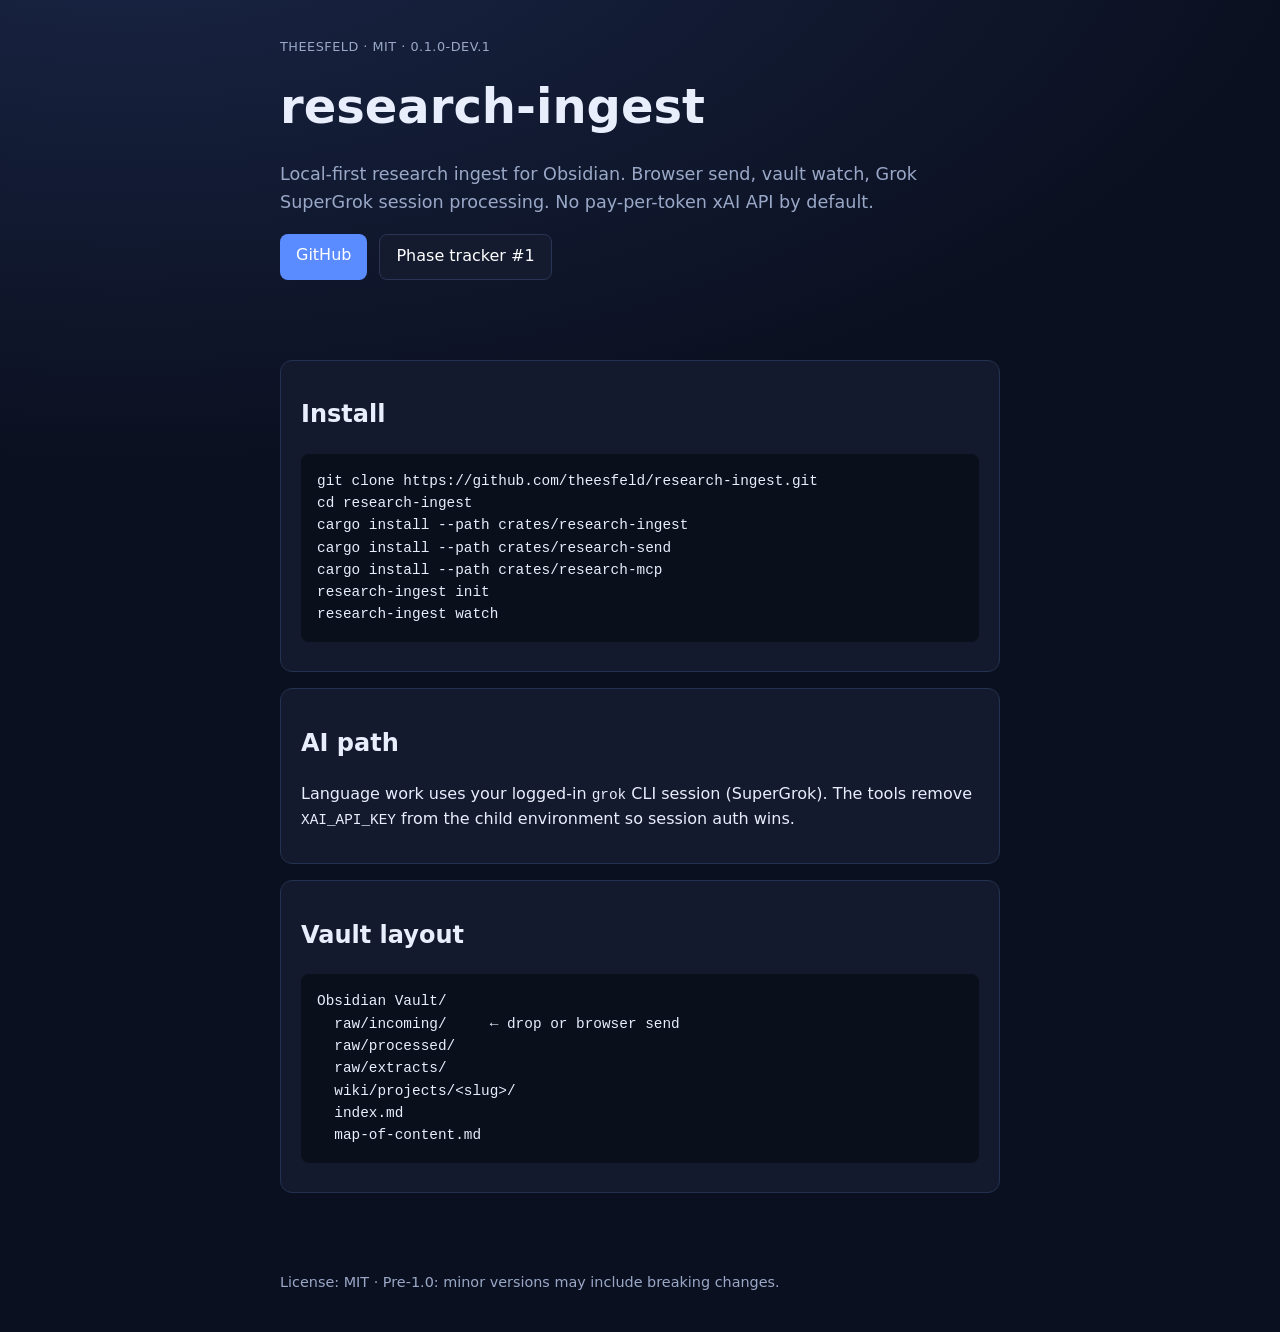
==== site/index.html @ 3be58531 "feat: bootstrap research-ingest workspace (watcher, send, MCP, zotero) Local-first research ingest f" ====
<!DOCTYPE html>
<html lang="en">
  <head>
    <meta charset="utf-8" />
    <meta name="viewport" content="width=device-width, initial-scale=1" />
    <title>research-ingest</title>
    <link rel="stylesheet" href="assets/style.css" />
  </head>
  <body>
    <header class="hero">
      <p class="eyebrow">theesfeld · MIT · 0.1.0-dev.1</p>
      <h1>research-ingest</h1>
      <p class="lede">
        Local-first research ingest for Obsidian. Browser send, vault watch, Grok
        SuperGrok session processing. No pay-per-token xAI API by default.
      </p>
      <p class="cta-row">
        <a class="cta" href="https://github.com/theesfeld/research-ingest">GitHub</a>
        <a class="cta secondary" href="https://github.com/theesfeld/research-ingest/issues/1"
          >Phase tracker #1</a
        >
      </p>
    </header>

    <main>
      <section>
        <h2>Install</h2>
        <pre><code>git clone https://github.com/theesfeld/research-ingest.git
cd research-ingest
cargo install --path crates/research-ingest
cargo install --path crates/research-send
cargo install --path crates/research-mcp
research-ingest init
research-ingest watch</code></pre>
      </section>

      <section>
        <h2>AI path</h2>
        <p>
          Language work uses your logged-in <code>grok</code> CLI session
          (SuperGrok). The tools remove <code>XAI_API_KEY</code> from the child
          environment so session auth wins.
        </p>
      </section>

      <section>
        <h2>Vault layout</h2>
        <pre><code>Obsidian Vault/
  raw/incoming/     ← drop or browser send
  raw/processed/
  raw/extracts/
  wiki/projects/&lt;slug&gt;/
  index.md
  map-of-content.md</code></pre>
      </section>
    </main>

    <footer>
      <p>License: MIT · Pre-1.0: minor versions may include breaking changes.</p>
    </footer>
  </body>
</html>
---- site/assets/style.css ----
:root {
  --bg: #0b1020;
  --fg: #e8eefc;
  --muted: #9aa8c7;
  --accent: #5b8cff;
  --card: #141b2f;
}
* {
  box-sizing: border-box;
}
html {
  scroll-behavior: smooth;
}
body {
  margin: 0;
  font-family: "Segoe UI", system-ui, sans-serif;
  background: radial-gradient(1200px 600px at 10% -10%, #1a2748, var(--bg));
  color: var(--fg);
  line-height: 1.55;
}
.hero,
main,
footer {
  max-width: 48rem;
  margin: 0 auto;
  padding: 1.5rem;
}
.eyebrow {
  color: var(--muted);
  letter-spacing: 0.04em;
  text-transform: uppercase;
  font-size: 0.8rem;
}
h1 {
  font-size: clamp(2rem, 5vw, 3rem);
  margin: 0.2rem 0 0.8rem;
}
.lede {
  color: var(--muted);
  font-size: 1.1rem;
}
.cta-row {
  display: flex;
  gap: 0.75rem;
  flex-wrap: wrap;
}
.cta {
  display: inline-block;
  background: var(--accent);
  color: #fff;
  text-decoration: none;
  padding: 0.6rem 1rem;
  border-radius: 0.5rem;
}
.cta.secondary {
  background: var(--card);
  border: 1px solid #2a3555;
}
section {
  background: color-mix(in srgb, var(--card) 90%, transparent);
  border: 1px solid #24304f;
  border-radius: 0.75rem;
  padding: 1rem 1.25rem;
  margin: 1rem 0;
}
pre {
  overflow-x: auto;
  background: #0a0f1c;
  padding: 1rem;
  border-radius: 0.5rem;
}
code {
  font-family: ui-monospace, SFMono-Regular, Menlo, monospace;
  font-size: 0.9rem;
}
footer {
  color: var(--muted);
  font-size: 0.9rem;
}
@media (prefers-reduced-motion: reduce) {
  html {
    scroll-behavior: auto;
  }
}
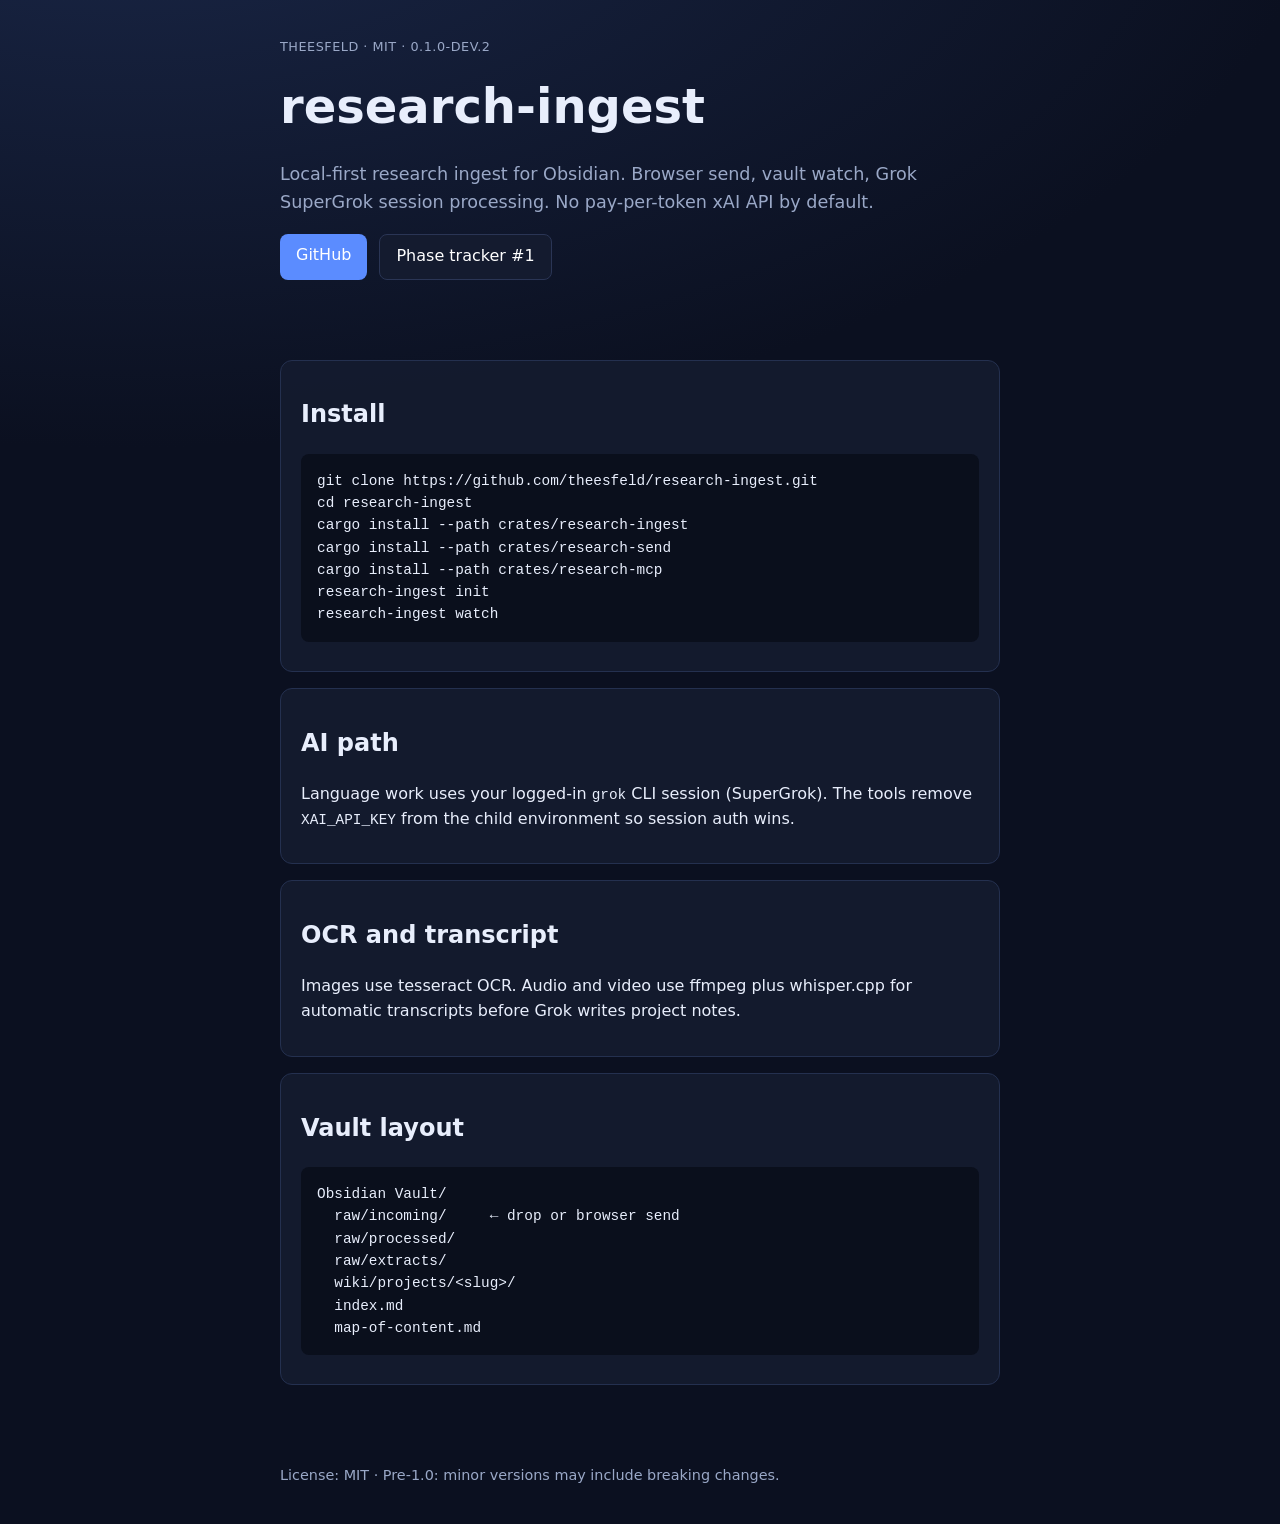
==== commit c520951d: "feat: harden Grok prompts, OCR, and auto transcript Add tools discovery for tesseract/ffmpeg/whisper" ====
--- a/site/index.html
+++ b/site/index.html
@@ -8,7 +8,7 @@
   </head>
   <body>
     <header class="hero">
-      <p class="eyebrow">theesfeld · MIT · 0.1.0-dev.1</p>
+      <p class="eyebrow">theesfeld · MIT · 0.1.0-dev.2</p>
       <h1>research-ingest</h1>
       <p class="lede">
         Local-first research ingest for Obsidian. Browser send, vault watch, Grok
@@ -44,6 +44,14 @@
       </section>
 
       <section>
+        <h2>OCR and transcript</h2>
+        <p>
+          Images use tesseract OCR. Audio and video use ffmpeg plus whisper.cpp
+          for automatic transcripts before Grok writes project notes.
+        </p>
+      </section>
+
+      <section>
         <h2>Vault layout</h2>
         <pre><code>Obsidian Vault/
   raw/incoming/     ← drop or browser send
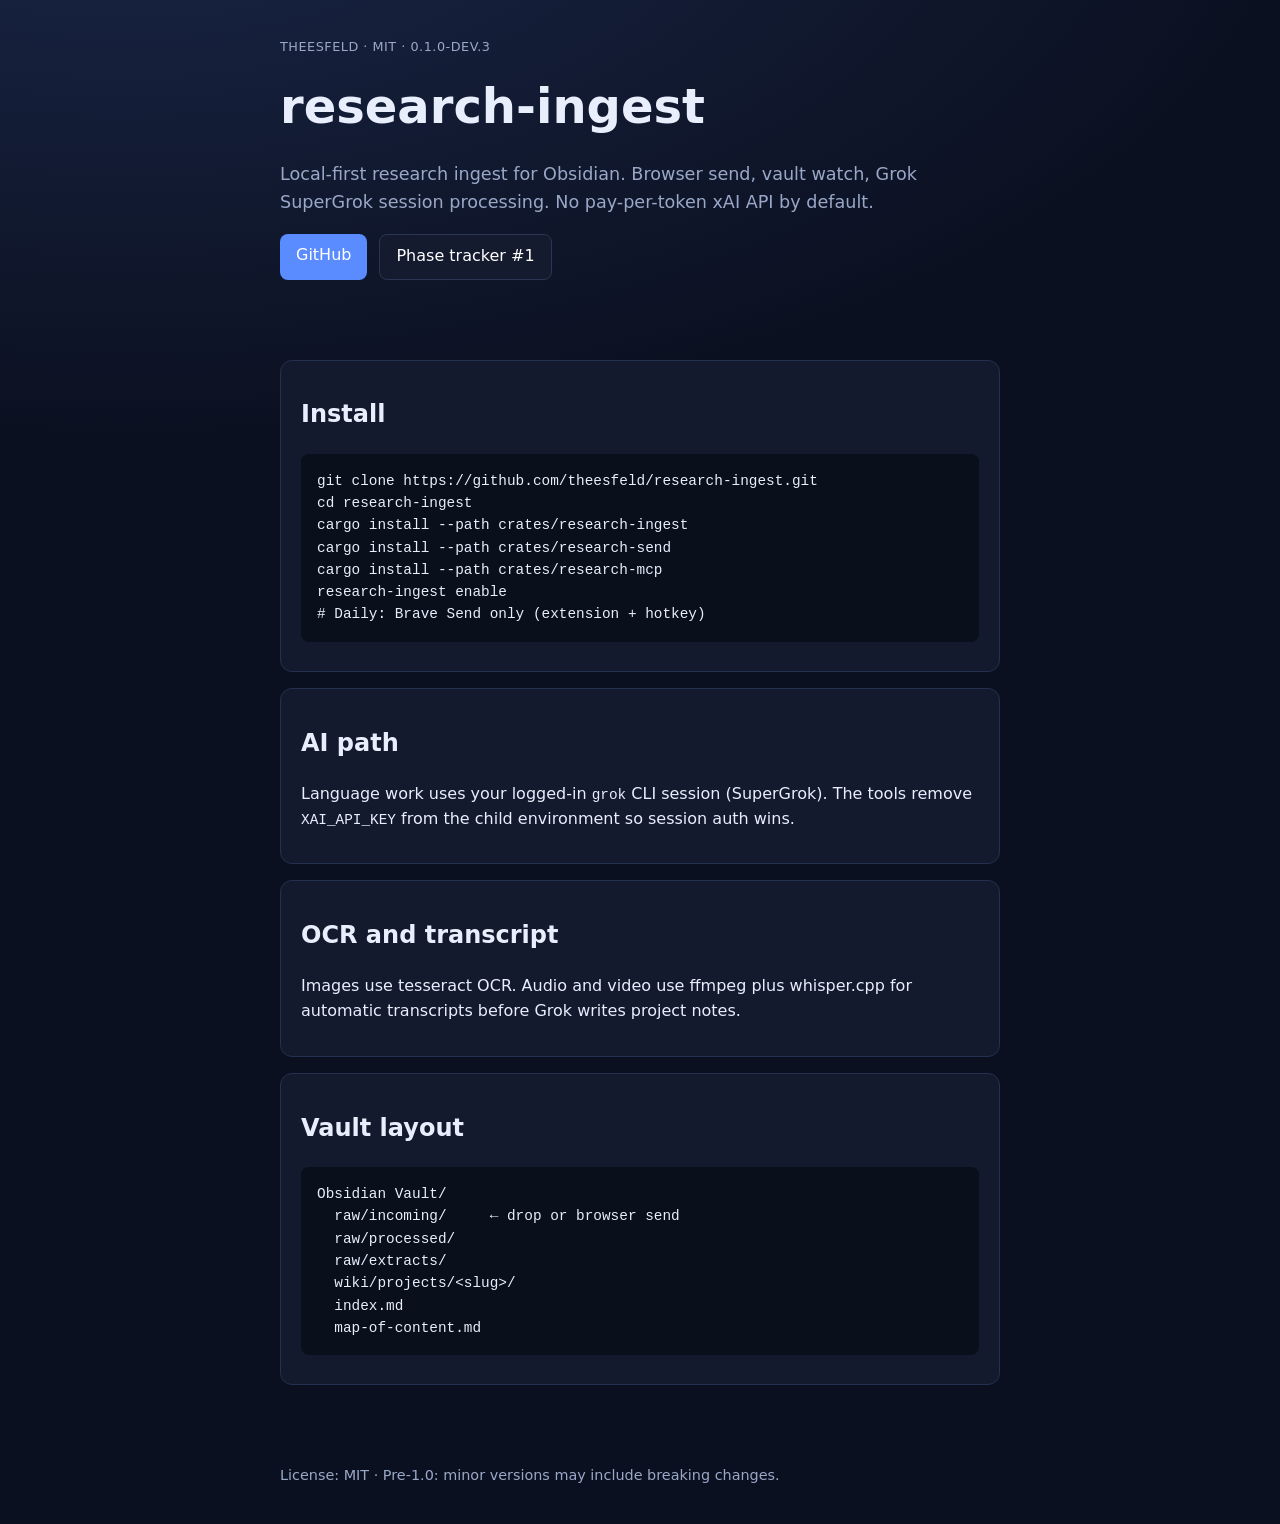
==== commit 371a38a6: "feat: always-on daemon with Brave HTTP drop Add localhost POST /send drop, systemd enable/disable, i" ====
--- a/site/index.html
+++ b/site/index.html
@@ -8,7 +8,7 @@
   </head>
   <body>
     <header class="hero">
-      <p class="eyebrow">theesfeld · MIT · 0.1.0-dev.2</p>
+      <p class="eyebrow">theesfeld · MIT · 0.1.0-dev.3</p>
       <h1>research-ingest</h1>
       <p class="lede">
         Local-first research ingest for Obsidian. Browser send, vault watch, Grok
@@ -30,8 +30,8 @@
 cargo install --path crates/research-ingest
 cargo install --path crates/research-send
 cargo install --path crates/research-mcp
-research-ingest init
-research-ingest watch</code></pre>
+research-ingest enable
+# Daily: Brave Send only (extension + hotkey)</code></pre>
       </section>
 
       <section>
